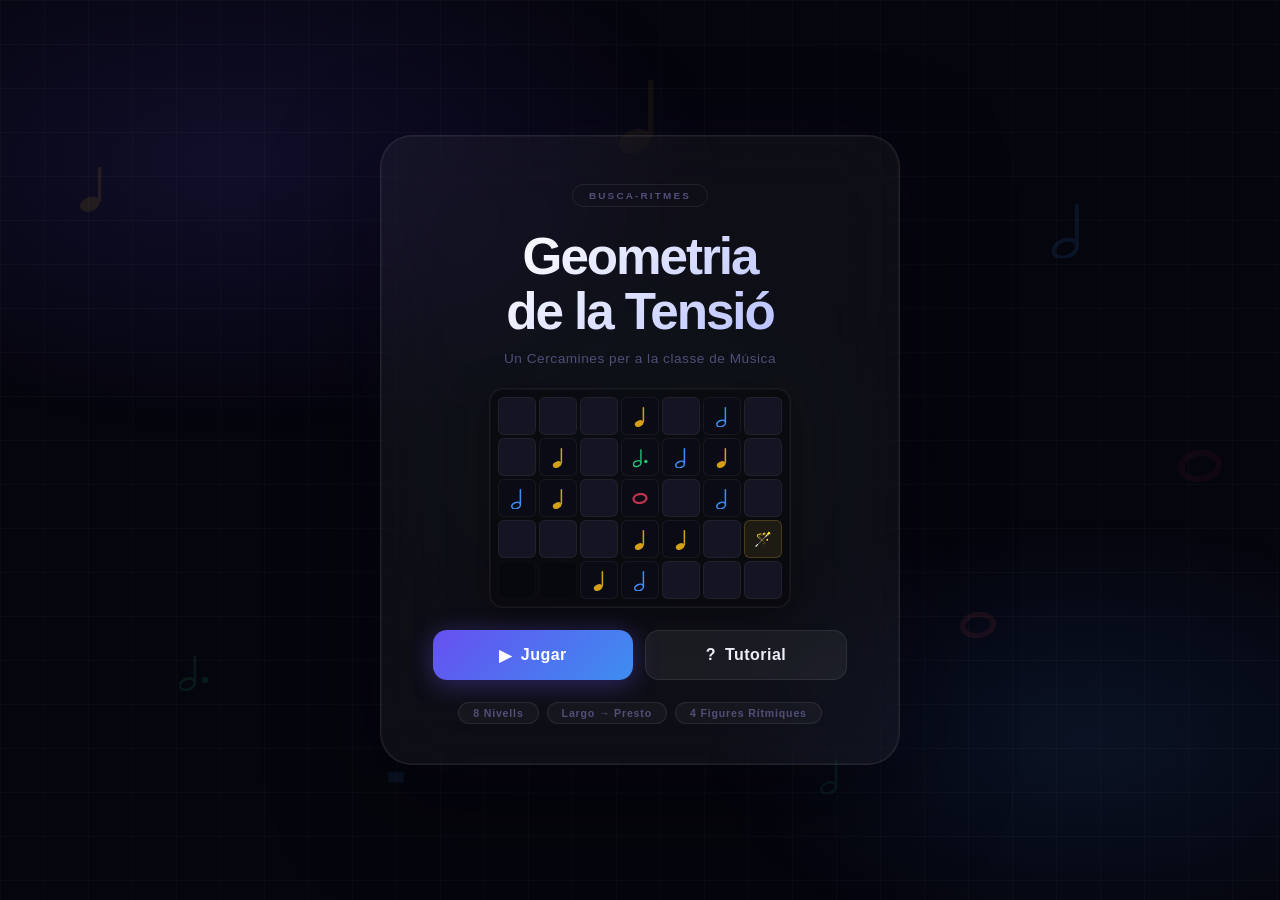
==== index.html @ a6de457c "1" ====
<!DOCTYPE html>
<html lang="ca">
<head>
  <meta charset="UTF-8" />
  <meta name="viewport" content="width=device-width, initial-scale=1.0" />
  <title>Busca-Ritmes</title>
  <link rel="stylesheet" href="landing.css" />
</head>
<body>

  <div class="bg-grid" aria-hidden="true"></div>

  <!-- Notes flotants de fons -->
  <div class="bg-notes" aria-hidden="true">
    <span class="bn c1" style="left:6%;top:18%">
      <svg viewBox="0 0 18 32" width="32" height="50"><ellipse cx="7" cy="27" rx="6.5" ry="4.5" transform="rotate(-22 7 27)" fill="currentColor"/><line x1="13.2" y1="24.5" x2="13.2" y2="4" stroke="currentColor" stroke-width="2.2" stroke-linecap="round"/></svg>
    </span>
    <span class="bn c2" style="left:82%;top:22%;animation-delay:1.1s">
      <svg viewBox="0 0 18 32" width="38" height="60"><ellipse cx="7" cy="27" rx="6.5" ry="4.5" transform="rotate(-22 7 27)" fill="none" stroke="currentColor" stroke-width="2.2"/><line x1="13.2" y1="24.5" x2="13.2" y2="4" stroke="currentColor" stroke-width="2.2" stroke-linecap="round"/></svg>
    </span>
    <span class="bn c3" style="left:14%;top:72%;animation-delay:0.5s">
      <svg viewBox="0 0 25 32" width="30" height="46"><ellipse cx="7" cy="27" rx="6.5" ry="4.5" transform="rotate(-22 7 27)" fill="none" stroke="currentColor" stroke-width="2.2"/><line x1="13.2" y1="24.5" x2="13.2" y2="4" stroke="currentColor" stroke-width="2.2" stroke-linecap="round"/><circle cx="21.5" cy="23.5" r="2.8" fill="currentColor"/></svg>
    </span>
    <span class="bn c4" style="left:75%;top:68%;animation-delay:2s">
      <svg viewBox="0 0 22 16" width="36" height="26"><ellipse cx="11" cy="8" rx="9.5" ry="6.5" transform="rotate(-8 11 8)" fill="none" stroke="currentColor" stroke-width="3.2"/></svg>
    </span>
    <span class="bn c1" style="left:48%;top:8%;animation-delay:1.6s;opacity:.07">
      <svg viewBox="0 0 18 32" width="52" height="82"><ellipse cx="7" cy="27" rx="6.5" ry="4.5" transform="rotate(-22 7 27)" fill="currentColor"/><line x1="13.2" y1="24.5" x2="13.2" y2="4" stroke="currentColor" stroke-width="2.2" stroke-linecap="round"/></svg>
    </span>
    <span class="bn c2" style="left:30%;top:85%;animation-delay:0.3s">
      <svg viewBox="0 0 22 22" width="24" height="24"><line x1="3" y1="7" x2="19" y2="7" stroke="currentColor" stroke-width="1.8" stroke-linecap="round" opacity=".55"/><rect x="4" y="7" width="14" height="9" rx="1.5" fill="currentColor"/></svg>
    </span>
    <span class="bn c3" style="left:64%;top:84%;animation-delay:2.3s">
      <svg viewBox="0 0 18 32" width="24" height="38"><ellipse cx="7" cy="27" rx="6.5" ry="4.5" transform="rotate(-22 7 27)" fill="none" stroke="currentColor" stroke-width="2.2"/><line x1="13.2" y1="24.5" x2="13.2" y2="4" stroke="currentColor" stroke-width="2.2" stroke-linecap="round"/></svg>
    </span>
    <span class="bn c4" style="left:92%;top:50%;animation-delay:0.9s;opacity:.06">
      <svg viewBox="0 0 22 16" width="44" height="32"><ellipse cx="11" cy="8" rx="9.5" ry="6.5" transform="rotate(-8 11 8)" fill="none" stroke="currentColor" stroke-width="3.2"/></svg>
    </span>
  </div>

  <main class="landing-card">

    <div class="brand-badge">Busca-Ritmes</div>

    <h1 class="landing-title">Geometria<br>de la Tensió</h1>
    <p class="landing-sub">Un Cercamines per a la classe de Música</p>

    <!-- Mini tauler decoratiu -->
    <div class="preview-board" aria-hidden="true" id="preview"></div>

    <div class="landing-actions">
      <a href="levels.html" class="lbtn lbtn-primary">
        <span>▶</span> Jugar
      </a>
      <a href="game.html?level=2&tutorial=1" class="lbtn lbtn-secondary">
        <span>?</span> Tutorial
      </a>
    </div>

    <div class="landing-pills">
      <span>8 Nivells</span>
      <span>Largo → Presto</span>
      <span>4 Figures Rítmiques</span>
    </div>

  </main>

  <footer class="lnd-foot"></footer>

  <script>
    // Genera mini tauler decoratiu animat
    const layout = [
      ['h','h','h','n1','h','n2','h'],
      ['h','n1','h','n3','n2','n1','h'],
      ['n2','n1','h','n4','h','n2','h'],
      ['h','h','h','n1','n1','h','fl'],
      ['e','e','n1','n2','h','h','h'],
    ];
    const svgs = {
      n1: `<svg viewBox="0 0 18 32" width="13" height="22"><ellipse cx="7" cy="27" rx="6.5" ry="4.5" transform="rotate(-22 7 27)" fill="currentColor"/><line x1="13.2" y1="24.5" x2="13.2" y2="4" stroke="currentColor" stroke-width="2.2" stroke-linecap="round"/></svg>`,
      n2: `<svg viewBox="0 0 18 32" width="13" height="22"><ellipse cx="7" cy="27" rx="6.5" ry="4.5" transform="rotate(-22 7 27)" fill="none" stroke="currentColor" stroke-width="2.2"/><line x1="13.2" y1="24.5" x2="13.2" y2="4" stroke="currentColor" stroke-width="2.2" stroke-linecap="round"/></svg>`,
      n3: `<svg viewBox="0 0 25 32" width="15" height="22"><ellipse cx="7" cy="27" rx="6.5" ry="4.5" transform="rotate(-22 7 27)" fill="none" stroke="currentColor" stroke-width="2.2"/><line x1="13.2" y1="24.5" x2="13.2" y2="4" stroke="currentColor" stroke-width="2.2" stroke-linecap="round"/><circle cx="21.5" cy="23.5" r="2.8" fill="currentColor"/></svg>`,
      n4: `<svg viewBox="0 0 22 16" width="16" height="11"><ellipse cx="11" cy="8" rx="9.5" ry="6.5" transform="rotate(-8 11 8)" fill="none" stroke="currentColor" stroke-width="3.2"/></svg>`,
    };
    const colors = { n1:'#d4a017', n2:'#3d8ef0', n3:'#28c87a', n4:'#c0334d' };
    const board = document.getElementById('preview');
    let i = 0;
    layout.flat().forEach((type, idx) => {
      const d = document.createElement('div');
      d.className = 'pv-cell';
      d.style.animationDelay = (idx * 0.04) + 's';
      if (type === 'e') { d.classList.add('pv-empty'); }
      else if (type === 'h') { d.classList.add('pv-hidden'); }
      else if (type === 'fl') { d.classList.add('pv-flag'); d.textContent = '🪄'; }
      else {
        d.classList.add('pv-note');
        d.style.color = colors[type];
        d.innerHTML = svgs[type];
      }
      board.appendChild(d);
    });
  </script>

</body>
</html>
---- landing.css ----
/* ================================================================
   BUSCA-RITMES · Landing Page — Premium Dark
   ================================================================ */

:root {
  --bg:      #05050d;
  --glass:   rgba(255,255,255,0.038);
  --border:  rgba(255,255,255,0.08);
  --txt:     #eeeef8;
  --dim:     #50507a;
  --acc:     #6650f0;
  --acc2:    #3d8ef0;
  --n1:#d4a017; --n2:#3d8ef0; --n3:#28c87a; --n4:#c0334d;
}

*,*::before,*::after { box-sizing:border-box; margin:0; padding:0; }

html,body { height:100%; }

body {
  background: var(--bg);
  display: flex;
  align-items: center;
  justify-content: center;
  font-family: -apple-system, BlinkMacSystemFont, "SF Pro Display", "Segoe UI", sans-serif;
  color: var(--txt);
  overflow: hidden;
  position: relative;
}

/* ── Background layers ───────────────────────────────────── */
body::before {
  content: '';
  position: fixed; inset: 0;
  background:
    radial-gradient(ellipse 70% 55% at 18% 18%, rgba(102,80,240,.13) 0%, transparent 55%),
    radial-gradient(ellipse 55% 45% at 85% 82%, rgba(61,142,240,.10) 0%, transparent 55%),
    radial-gradient(ellipse 40% 40% at 50% 50%, rgba(40,200,122,.04) 0%, transparent 60%);
  pointer-events: none;
}

/* Grid mesh */
.bg-grid {
  position: fixed; inset: 0;
  background-image:
    linear-gradient(rgba(255,255,255,.022) 1px, transparent 1px),
    linear-gradient(90deg, rgba(255,255,255,.022) 1px, transparent 1px);
  background-size: 44px 44px;
  pointer-events: none;
  z-index: 0;
}

/* ── Floating notes ──────────────────────────────────────── */
.bg-notes { position:fixed; inset:0; pointer-events:none; z-index:0; }

.bn {
  position: absolute;
  opacity: .11;
  animation: floatNote 8s ease-in-out infinite;
}
.bn.c1 { color: var(--n1); }
.bn.c2 { color: var(--n2); }
.bn.c3 { color: var(--n3); }
.bn.c4 { color: var(--n4); }

@keyframes floatNote {
  0%,100% { transform: translateY(0) rotate(0deg); }
  30%      { transform: translateY(-22px) rotate(5deg); }
  65%      { transform: translateY(-10px) rotate(-3deg); }
}

/* ── Main card ───────────────────────────────────────────── */
.landing-card {
  position: relative; z-index: 1;
  display: flex;
  flex-direction: column;
  align-items: center;
  gap: 22px;
  background: var(--glass);
  border: 1px solid var(--border);
  border-radius: 32px;
  padding: 48px 52px 40px;
  max-width: 520px;
  width: 94vw;
  backdrop-filter: blur(40px);
  -webkit-backdrop-filter: blur(40px);
  text-align: center;
  box-shadow:
    0 0 0 1px rgba(255,255,255,.04) inset,
    0 32px 100px rgba(0,0,0,.55),
    0 0 80px rgba(102,80,240,.06);
  animation: cardIn .65s cubic-bezier(.16,1,.3,1);
}

@keyframes cardIn {
  from { opacity:0; transform:translateY(28px) scale(.96); }
  to   { opacity:1; transform:translateY(0) scale(1); }
}

/* Brand badge */
.brand-badge {
  font-size: .62rem;
  font-weight: 700;
  letter-spacing: .22em;
  text-transform: uppercase;
  color: var(--dim);
  border: 1px solid var(--border);
  border-radius: 20px;
  padding: 5px 16px;
  animation: cardIn .65s .1s cubic-bezier(.16,1,.3,1) backwards;
}

/* Title */
.landing-title {
  font-size: clamp(2.2rem, 6vw, 3.2rem);
  font-weight: 800;
  line-height: 1.08;
  letter-spacing: -.04em;
  background: linear-gradient(135deg, #ffffff 0%, #c0c8ff 45%, #8868ff 100%);
  background-size: 200% 200%;
  -webkit-background-clip: text;
  -webkit-text-fill-color: transparent;
  background-clip: text;
  animation:
    cardIn .65s .15s cubic-bezier(.16,1,.3,1) backwards,
    gradShift 6s ease infinite;
}

@keyframes gradShift {
  0%,100% { background-position:0% 50%; }
  50%      { background-position:100% 50%; }
}

.landing-sub {
  font-size: .85rem;
  color: var(--dim);
  letter-spacing: .04em;
  margin-top: -10px;
  animation: cardIn .65s .2s cubic-bezier(.16,1,.3,1) backwards;
}

/* ── Preview board ───────────────────────────────────────── */
.preview-board {
  display: grid;
  grid-template-columns: repeat(7, 38px);
  grid-template-rows: repeat(5, 38px);
  gap: 3px;
  padding: 8px;
  background: rgba(0,0,0,.35);
  border: 1px solid rgba(255,255,255,.07);
  border-radius: 14px;
  box-shadow:
    0 0 0 1px rgba(255,255,255,.03) inset,
    0 8px 40px rgba(0,0,0,.4);
  animation: cardIn .65s .25s cubic-bezier(.16,1,.3,1) backwards;
}

.pv-cell {
  width: 38px; height: 38px;
  border-radius: 6px;
  display: flex;
  align-items: center;
  justify-content: center;
  border: 1px solid rgba(255,255,255,.055);
  animation: cellReveal .5s cubic-bezier(.16,1,.3,1) backwards;
}
@keyframes cellReveal {
  from { opacity:0; transform:scale(.6); }
  to   { opacity:1; transform:scale(1); }
}

.pv-hidden { background: #141422; }
.pv-empty  { background: #07070e; border-color: rgba(255,255,255,.025); }
.pv-note   { background: #0b0b16; }
.pv-flag   { background: rgba(245,197,66,.09); border-color:rgba(245,197,66,.2); font-size:.9rem; }

/* ── Action buttons ──────────────────────────────────────── */
.landing-actions {
  display: flex;
  gap: 12px;
  width: 100%;
  animation: cardIn .65s .3s cubic-bezier(.16,1,.3,1) backwards;
}

.lbtn {
  flex: 1;
  display: flex;
  align-items: center;
  justify-content: center;
  gap: 9px;
  padding: 15px 0;
  border-radius: 14px;
  font-size: 1rem;
  font-weight: 700;
  letter-spacing: .03em;
  text-decoration: none;
  cursor: pointer;
  transition: transform .15s ease, box-shadow .15s ease;
}

.lbtn-primary {
  background: linear-gradient(135deg, var(--acc) 0%, var(--acc2) 100%);
  color: #fff;
  box-shadow: 0 4px 24px rgba(102,80,240,.38);
}
.lbtn-primary:hover  { transform:translateY(-3px) scale(1.03); box-shadow: 0 12px 40px rgba(102,80,240,.55); }
.lbtn-primary:active { transform:scale(.96); }

.lbtn-secondary {
  background: rgba(255,255,255,.055);
  color: var(--txt);
  border: 1px solid var(--border);
}
.lbtn-secondary:hover  { background: rgba(255,255,255,.09); border-color:rgba(255,255,255,.18); transform:translateY(-3px) scale(1.03); }
.lbtn-secondary:active { transform:scale(.96); }

/* ── Pills ───────────────────────────────────────────────── */
.landing-pills {
  display: flex;
  gap: 8px;
  flex-wrap: wrap;
  justify-content: center;
  animation: cardIn .65s .35s cubic-bezier(.16,1,.3,1) backwards;
}

.landing-pills span {
  font-size: .66rem;
  font-weight: 600;
  letter-spacing: .08em;
  color: var(--dim);
  background: rgba(255,255,255,.036);
  border: 1px solid var(--border);
  border-radius: 20px;
  padding: 4px 14px;
}

/* ── Footer ──────────────────────────────────────────────── */
.lnd-foot {
  position: fixed; bottom:18px; left:50%; transform:translateX(-50%);
  font-size: .58rem; letter-spacing:.14em; color:rgba(255,255,255,.12);
  text-transform: uppercase; white-space:nowrap; z-index:1;
}
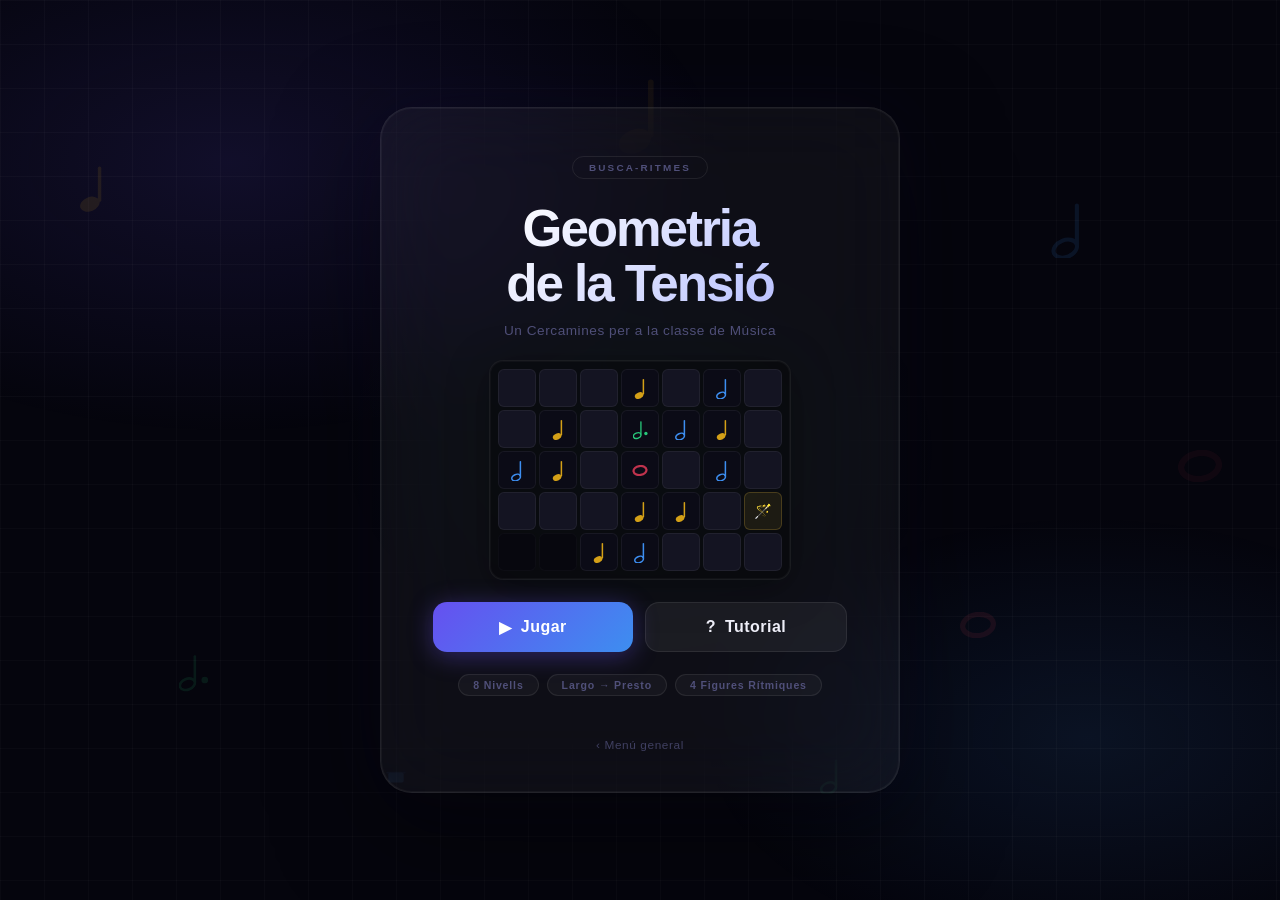
==== commit 6bd8105f: "chore: sincronitzar treball local" ====
--- a/index.html
+++ b/index.html
@@ -63,6 +63,8 @@
       <span>4 Figures Rítmiques</span>
     </div>
 
+    <a href="../../index.html" class="landing-home">‹ Menú general</a>
+
   </main>
 
   <footer class="lnd-foot"></footer>
--- a/landing.css
+++ b/landing.css
@@ -234,6 +234,19 @@
   padding: 4px 14px;
 }
 
+.landing-home {
+  display: inline-block;
+  margin-top: 20px;
+  font-size: .74rem;
+  letter-spacing: .05em;
+  color: var(--dim);
+  text-decoration: none;
+  opacity: .75;
+  transition: opacity .16s ease, color .16s ease;
+  animation: cardIn .65s .4s cubic-bezier(.16,1,.3,1) backwards;
+}
+.landing-home:hover { opacity: 1; color: var(--txt); }
+
 /* ── Footer ──────────────────────────────────────────────── */
 .lnd-foot {
   position: fixed; bottom:18px; left:50%; transform:translateX(-50%);
